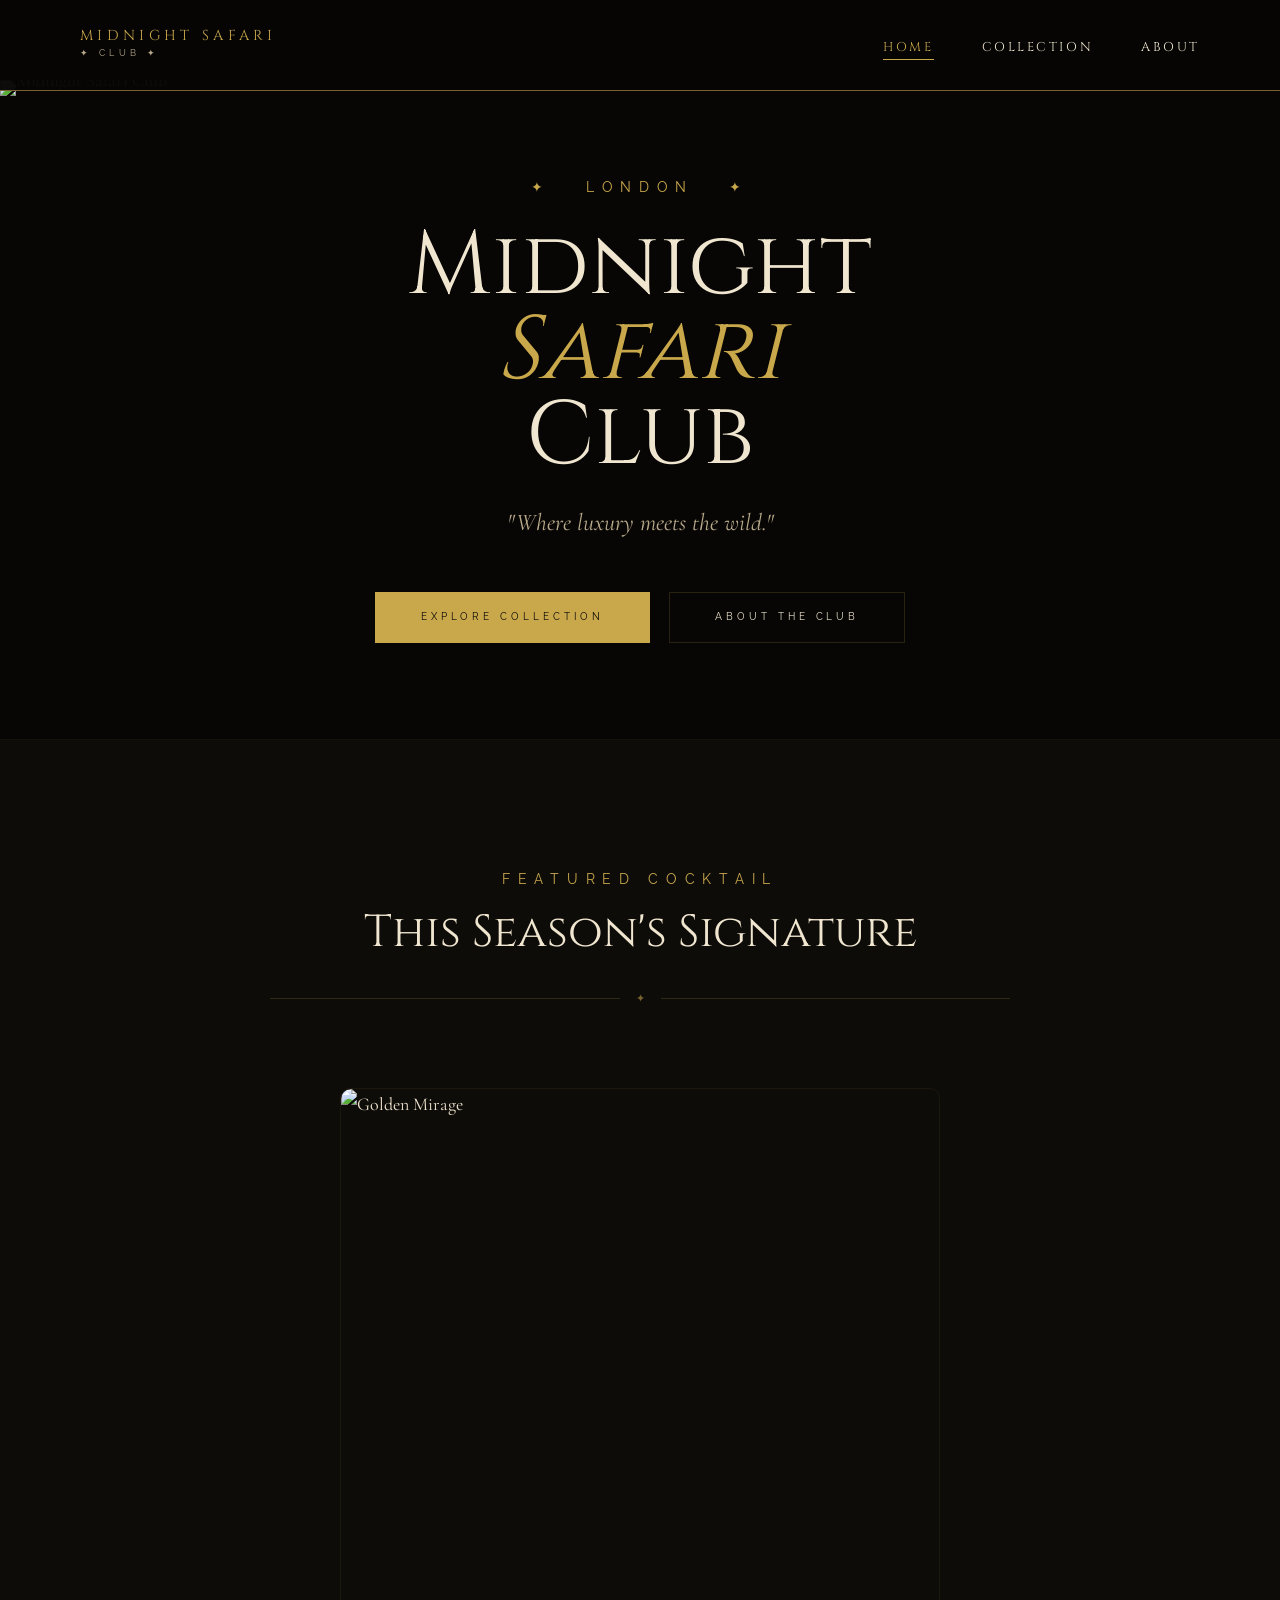
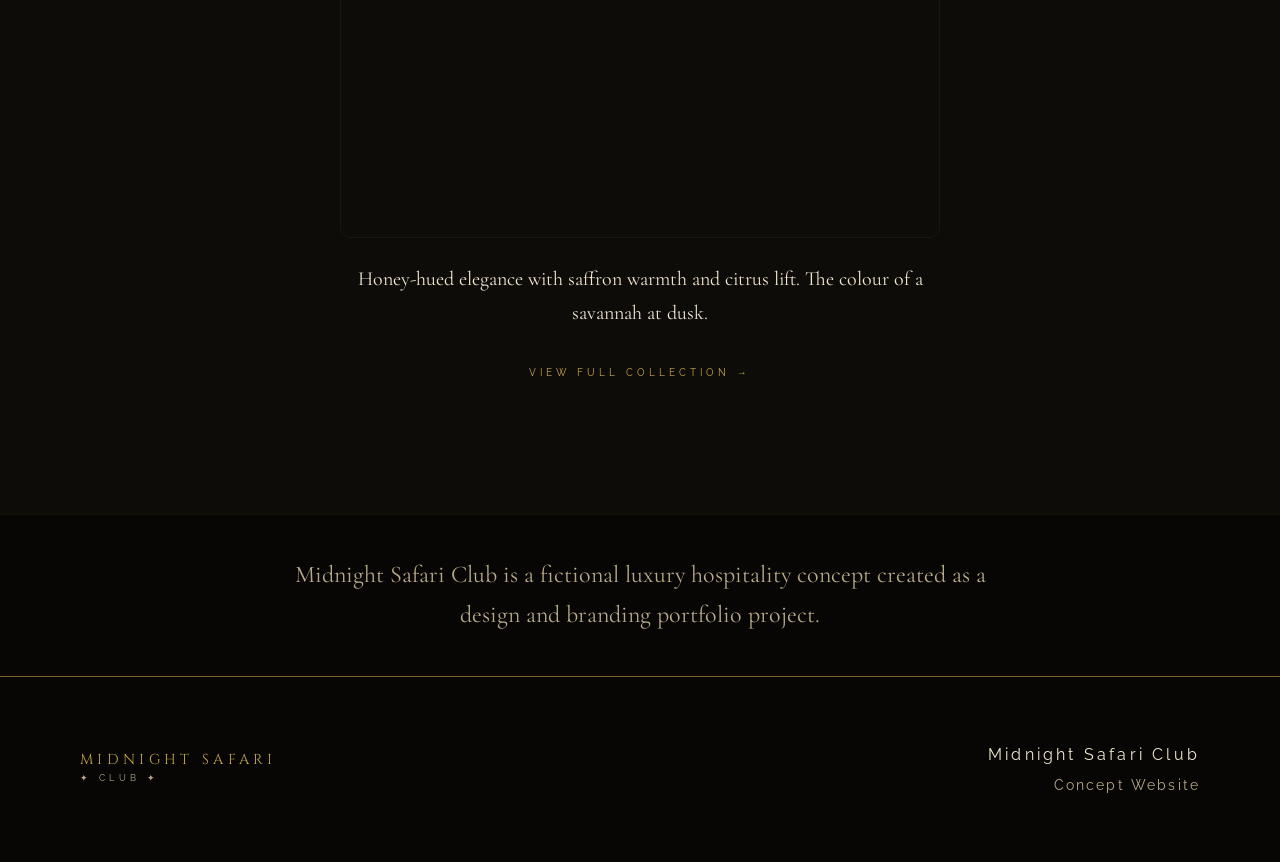
==== index.html @ 4eaa6256 "Add files via upload" ====
<!DOCTYPE html>
<html lang="en">
<head>
  <meta charset="UTF-8">
  <meta name="viewport" content="width=device-width, initial-scale=1.0">
  <title>Midnight Safari Club — London</title>
  <link rel="stylesheet" href="styles.css">
</head>
<body>

<nav id="main-nav">
  <a href="index.html" class="nav-logo">
    <span class="nav-logo-main">MIDNIGHT SAFARI</span>
    <span class="nav-logo-sub">&#10022; Club &#10022;</span>
  </a>
  <ul class="nav-links">
    <li><a href="index.html" class="active">Home</a></li>
    <li><a href="collection.html">Collection</a></li>
    <li><a href="about.html">About</a></li>
  </ul>
  <button class="nav-hamburger" id="hamburger" aria-label="Open menu">
    <span></span><span></span><span></span>
  </button>
</nav>

<div class="nav-mobile" id="nav-mobile">
  <a href="index.html" class="active">Home</a>
  <div class="nav-mobile-rule"></div>
  <a href="collection.html">Collection</a>
  <div class="nav-mobile-rule"></div>
  <a href="about.html">About</a>
</div>

<!-- HERO IMAGE -->
<div class="hero-image">
  <img src="assets/lounge-hero.png" alt="Midnight Safari Club">
</div>

<!-- HERO TEXT -->
<div class="hero-content">
  <p class="hero-eyebrow">&#10022; &nbsp; London &nbsp; &#10022;</p>
  <h1 class="hero-title">Midnight<br><em>Safari</em>Club</h1>
  <p class="hero-tagline">"Where luxury meets the wild."</p>
  <div class="hero-buttons">
    <a href="collection.html" class="btn-primary">Explore Collection</a>
    <a href="about.html" class="btn-outline">About The Club</a>
  </div>
</div>

<!-- FEATURED COCKTAIL — GOLDEN MIRAGE ONLY -->
<div class="home-featured">
  <div class="inner">
    <div class="home-featured-header">
      <span class="label">Featured Cocktail</span>
      <h2 class="section-title">This Season's Signature</h2>
      <div class="gold-rule">&#10022;</div>
    </div>
    <div class="home-single-card">
      <div class="card-img-wrap">
        <img src="assets/golden-mirage.png" alt="Golden Mirage">
      </div>
    </div>
    <div class="home-single-below">
      <p class="home-single-desc-below">Honey-hued elegance with saffron warmth and citrus lift. The colour of a savannah at dusk.</p>
      <a href="collection.html" class="home-card-link">View Full Collection &#8594;</a>
    </div>
  </div>
</div>

<!-- PORTFOLIO NOTE -->
<div class="page-portfolio-note">
  <p>Midnight Safari Club is a fictional luxury hospitality concept created as a design and branding portfolio project.</p>
</div>

<!-- FOOTER -->
<footer>
  <a href="index.html" class="nav-logo">
    <span class="nav-logo-main">MIDNIGHT SAFARI</span>
    <span class="nav-logo-sub">&#10022; Club &#10022;</span>
  </a>
  <ul class="footer-links">
    <li><a href="index.html">Home</a></li>
    <li><a href="collection.html">Collection</a></li>
    <li><a href="about.html">About</a></li>
  </ul>
  <div class="footer-right">
    <p class="footer-copy">Midnight Safari Club</p>
    <p class="footer-sub">Concept Website</p>
  </div>
</footer>

<!-- MODAL -->
<div class="modal-overlay" id="modal-overlay" onclick="closeModalOutside(event)">
  <div class="modal">
    <div class="modal-image"><img id="modal-img" src="" alt=""></div>
    <div class="modal-body">
      <button class="modal-close" onclick="closeModal()">&#10005;</button>
      <h2 class="modal-name" id="modal-name"></h2>
      <p class="modal-desc" id="modal-desc"></p>
      <div><span class="modal-field-label">Ingredients</span><ul class="modal-ingredients" id="modal-ingredients"></ul></div>
      <div><span class="modal-field-label">Tasting Notes</span><p class="modal-text" id="modal-tasting"></p></div>
      <div><span class="modal-field-label">Suggested Pairing</span><p class="modal-pairing" id="modal-pairing"></p></div>
    </div>
  </div>
</div>

<script src="cocktails.js"></script>
<script src="nav.js"></script>
</body>
</html>
---- styles.css ----
/* ============================================
   MIDNIGHT SAFARI CLUB — styles.css — v4
   ============================================ */

@import url('https://fonts.googleapis.com/css2?family=Cormorant+Garamond:ital,wght@0,300;0,400;0,600;1,300;1,400&family=Cinzel:wght@400;600&family=Raleway:wght@300;400;500&display=swap');

:root {
  --black:       #070604;
  --deep:        #0e0c09;
  --surface:     #141108;
  --surface2:    #1a1610;
  --gold:        #c9a84c;
  --gold-light:  #e2c97e;
  --gold-dim:    #7a6230;
  --cream:       #f0e6d0;
  --cream-dim:   #b8a98a;
  --border:      rgba(201,168,76,0.18);
  --border-soft: rgba(201,168,76,0.07);

  --font-display: 'Cinzel', serif;
  --font-body:    'Cormorant Garamond', serif;
  --font-ui:      'Raleway', sans-serif;
}

*, *::before, *::after { box-sizing: border-box; margin: 0; padding: 0; }
html { scroll-behavior: smooth; }

body {
  background: var(--black);
  color: var(--cream);
  font-family: var(--font-body);
  font-size: 18px;
  line-height: 1.7;
  overflow-x: hidden;
}

::-webkit-scrollbar { width: 4px; }
::-webkit-scrollbar-track { background: var(--black); }
::-webkit-scrollbar-thumb { background: var(--gold-dim); border-radius: 2px; }

/* ═══════════════════════════════
   NAVIGATION
═══════════════════════════════ */
nav {
  position: fixed;
  top: 0; left: 0; right: 0;
  z-index: 100;
  padding: 1.8rem 5rem;
  display: flex;
  align-items: center;
  justify-content: space-between;
  background: rgba(7,6,4,0.97);
  border-bottom: 1px solid var(--border-soft);
}

nav.scrolled {
  background: rgba(7,6,4,0.97);
  border-bottom-color: var(--border-soft);
}

nav.solid {
  background: rgba(7,6,4,0.97);
  border-bottom-color: var(--border-soft);
}

.nav-logo {
  text-decoration: none;
  display: flex;
  flex-direction: column;
  gap: 0.2rem;
  z-index: 110;
}

.nav-logo-main {
  font-family: var(--font-display);
  font-size: 0.9rem;
  letter-spacing: 0.3em;
  color: var(--gold);
  line-height: 1;
}

.nav-logo-sub {
  font-family: var(--font-ui);
  font-size: 0.55rem;
  letter-spacing: 0.5em;
  color: var(--cream-dim);
  text-transform: uppercase;
}

.nav-links {
  display: flex;
  gap: 3rem;
  list-style: none;
}

.nav-links a {
  font-family: var(--font-ui);
  font-size: 0.65rem;
  letter-spacing: 0.35em;
  text-transform: uppercase;
  color: var(--cream-dim);
  text-decoration: none;
  transition: color 0.3s;
  position: relative;
  padding-bottom: 4px;
}

.nav-links a::after {
  content: '';
  position: absolute;
  bottom: 0; left: 0; right: 0;
  height: 1px;
  background: var(--gold);
  transform: scaleX(0);
  transform-origin: left;
  transition: transform 0.3s;
}

.nav-links a:hover,
.nav-links a.active { color: var(--gold-light); }
.nav-links a:hover::after,
.nav-links a.active::after { transform: scaleX(1); }

/* Hamburger */
.nav-hamburger {
  display: none;
  flex-direction: column;
  justify-content: center;
  gap: 5px;
  background: none;
  border: none;
  cursor: pointer;
  padding: 8px;
  z-index: 110;
}

.nav-hamburger span {
  display: block;
  width: 24px;
  height: 1px;
  background: var(--gold);
  transition: all 0.3s;
  transform-origin: center;
}

.nav-hamburger.open span:nth-child(1) { transform: translateY(6px) rotate(45deg); }
.nav-hamburger.open span:nth-child(2) { opacity: 0; transform: scaleX(0); }
.nav-hamburger.open span:nth-child(3) { transform: translateY(-6px) rotate(-45deg); }

/* Mobile menu overlay */
.nav-mobile {
  position: fixed;
  top: 0; left: 0; right: 0; bottom: 0;
  z-index: 105;
  background: rgba(7,6,4,0.98);
  display: flex;
  flex-direction: column;
  align-items: center;
  justify-content: center;
  gap: 2.5rem;
  opacity: 0;
  pointer-events: none;
  transition: opacity 0.4s;
}

.nav-mobile.open {
  opacity: 1;
  pointer-events: all;
}

.nav-mobile a {
  font-family: var(--font-display);
  font-size: 2rem;
  letter-spacing: 0.2em;
  color: var(--cream-dim);
  text-decoration: none;
  transition: color 0.3s;
}

.nav-mobile a:hover,
.nav-mobile a.active { color: var(--gold); }

.nav-mobile-rule {
  width: 40px;
  height: 1px;
  background: var(--border);
}

/* ═══════════════════════════════
   SHARED COMPONENTS
═══════════════════════════════ */
.label {
  font-family: var(--font-ui);
  font-size: 0.58rem;
  letter-spacing: 0.55em;
  text-transform: uppercase;
  color: var(--gold);
  display: block;
  margin-bottom: 1rem;
}

.section-title {
  font-family: var(--font-display);
  font-size: clamp(2rem, 3.5vw, 3rem);
  font-weight: 400;
  color: var(--cream);
  line-height: 1.1;
}

.gold-rule {
  display: flex;
  align-items: center;
  gap: 1rem;
  margin: 2rem 0 3rem;
  color: var(--gold-dim);
  font-size: 0.7rem;
}

.gold-rule::before,
.gold-rule::after {
  content: '';
  flex: 1;
  height: 1px;
  background: var(--border);
}

.btn-primary {
  display: inline-block;
  font-family: var(--font-ui);
  font-size: 0.62rem;
  letter-spacing: 0.4em;
  text-transform: uppercase;
  color: var(--black);
  background: var(--gold);
  padding: 1rem 2.8rem;
  text-decoration: none;
  border: 1px solid var(--gold);
  transition: all 0.35s;
}

.btn-primary:hover {
  background: transparent;
  color: var(--gold);
}

.btn-outline {
  display: inline-block;
  font-family: var(--font-ui);
  font-size: 0.62rem;
  letter-spacing: 0.4em;
  text-transform: uppercase;
  color: var(--cream-dim);
  background: transparent;
  padding: 1rem 2.8rem;
  text-decoration: none;
  border: 1px solid var(--border);
  transition: all 0.35s;
}

.btn-outline:hover {
  border-color: var(--gold);
  color: var(--gold);
}

/* ═══════════════════════════════
   PAGE HERO (collection + about)
═══════════════════════════════ */
.page-hero {
  padding: 12rem 5rem 6rem;
  background: var(--deep);
  border-bottom: 1px solid var(--border-soft);
  text-align: center;
}

.page-hero .section-title {
  font-size: clamp(2.5rem, 5vw, 4.5rem);
  margin-bottom: 0.5rem;
}

.page-hero p {
  font-style: italic;
  color: var(--cream-dim);
  font-size: 1.15rem;
  max-width: 500px;
  margin: 1.5rem auto 0;
}

/* ═══════════════════════════════
   INDEX.HTML — HOME
═══════════════════════════════ */

/* Nav always solid on all pages */
nav {
  background: rgba(7,6,4,0.97);
  border-bottom-color: var(--border-soft);
}

/* Hero — stacked layout: image on top, text below */
.hero {
  display: flex;
  flex-direction: column;
  padding-top: 0;
}

.hero-image {
  width: 100%;
  display: block;
  line-height: 0;
  margin-top: 80px; /* height of nav bar */
}

.hero-image img {
  width: 100%;
  height: auto;
  display: block;
  max-height: 85vh;
  object-fit: cover;
  object-position: center top;
}

.hero-content {
  background: var(--black);
  padding: 5rem 5rem 6rem;
  text-align: center;
  border-bottom: 1px solid var(--border-soft);
}

.hero-eyebrow {
  font-family: var(--font-ui);
  font-size: 0.6rem;
  letter-spacing: 0.55em;
  text-transform: uppercase;
  color: var(--gold);
  margin-bottom: 1.5rem;
  opacity: 0;
  animation: fadeUp 1s 0.3s forwards;
}

.hero-title {
  font-family: var(--font-display);
  font-size: clamp(3rem, 7vw, 6rem);
  font-weight: 400;
  line-height: 0.95;
  color: var(--cream);
  margin-bottom: 1.5rem;
  opacity: 0;
  animation: fadeUp 1s 0.5s forwards;
}

.hero-title em {
  color: var(--gold);
  font-style: italic;
  display: block;
}

.hero-tagline {
  font-size: 1.2rem;
  font-style: italic;
  color: var(--cream-dim);
  margin-bottom: 3rem;
  opacity: 0;
  animation: fadeUp 1s 0.7s forwards;
}

.hero-buttons {
  display: flex;
  gap: 1.2rem;
  flex-wrap: wrap;
  justify-content: center;
  opacity: 0;
  animation: fadeUp 1s 0.9s forwards;
}

.hero-scroll-hidden {
  display: none;
  bottom: 2.5rem;
  right: 5rem;
  z-index: 2;
  display: flex;
  flex-direction: column;
  align-items: center;
  gap: 0.5rem;
  font-family: var(--font-ui);
  font-size: 0.55rem;
  letter-spacing: 0.4em;
  text-transform: uppercase;
  color: var(--gold-dim);
}

.hero-scroll::after {
  content: '';
  width: 1px;
  height: 50px;
  background: linear-gradient(to bottom, var(--gold-dim), transparent);
  animation: scrollLine 2s ease-in-out infinite;
}

/* Brand intro */
.brand-intro {
  padding: 8rem 5rem;
  max-width: 1400px;
  margin: 0 auto;
  display: grid;
  grid-template-columns: 1fr 1fr;
  gap: 8rem;
  align-items: center;
}

.brand-intro-text .lead {
  font-size: 1.3rem;
  font-style: italic;
  color: var(--cream);
  line-height: 1.75;
  margin-bottom: 1.5rem;
}

.brand-intro-text p {
  font-size: 1.05rem;
  color: var(--cream-dim);
  line-height: 1.9;
}

.brand-stats {
  display: grid;
  grid-template-columns: 1fr 1fr;
  gap: 2px;
}

.stat {
  background: var(--surface);
  padding: 2.5rem 2rem;
  border: 1px solid var(--border-soft);
  transition: border-color 0.3s;
}

.stat:hover { border-color: var(--gold-dim); }

.stat-number {
  font-family: var(--font-display);
  font-size: 2.5rem;
  color: var(--gold);
  line-height: 1;
  margin-bottom: 0.5rem;
}

.stat-label {
  font-family: var(--font-ui);
  font-size: 0.6rem;
  letter-spacing: 0.3em;
  text-transform: uppercase;
  color: var(--cream-dim);
}

/* Home featured cocktails */
.home-featured {
  background: var(--deep);
  padding: 8rem 0;
}

.home-featured .inner {
  max-width: 1400px;
  margin: 0 auto;
  padding: 0 5rem;
}

.home-featured-header {
  text-align: center;
  margin-bottom: 5rem;
}

.home-featured-grid {
  display: grid;
  grid-template-columns: repeat(3, 1fr);
  gap: 2px;
}

.home-card {
  position: relative;
  overflow: hidden;
  aspect-ratio: 3/4;
  cursor: pointer;
}

.home-card img {
  width: 100%;
  height: 100%;
  object-fit: cover;
  transition: transform 0.7s cubic-bezier(0.25,0.46,0.45,0.94);
}

.home-card:hover img { transform: scale(1.05); }

.home-card-overlay {
  position: absolute;
  inset: 0;
  background: linear-gradient(to top, rgba(7,6,4,0.92) 0%, rgba(7,6,4,0.1) 50%, transparent 100%);
  display: flex;
  flex-direction: column;
  justify-content: flex-end;
  padding: 2.5rem;
  transition: background 0.4s;
}

.home-card:hover .home-card-overlay {
  background: linear-gradient(to top, rgba(7,6,4,0.96) 0%, rgba(7,6,4,0.3) 60%, transparent 100%);
}

.home-card-name {
  font-family: var(--font-display);
  font-size: 1.7rem;
  font-weight: 400;
  color: var(--cream);
  line-height: 1.1;
  margin-bottom: 0.5rem;
}

.home-card-desc {
  font-size: 0.95rem;
  font-style: italic;
  color: var(--cream-dim);
  opacity: 0;
  transform: translateY(8px);
  transition: all 0.4s;
}

.home-card:hover .home-card-desc {
  opacity: 1;
  transform: translateY(0);
}

.home-card-link {
  display: inline-block;
  margin-top: 1rem;
  font-family: var(--font-ui);
  font-size: 0.58rem;
  letter-spacing: 0.4em;
  text-transform: uppercase;
  color: var(--gold);
  text-decoration: none;
  opacity: 0;
  transform: translateY(8px);
  transition: all 0.4s 0.05s;
}

.home-card:hover .home-card-link {
  opacity: 1;
  transform: translateY(0);
}

.home-featured-cta {
  text-align: center;
  margin-top: 4.5rem;
}

/* Club experience */
.club-experience {
  padding: 8rem 5rem;
  max-width: 1400px;
  margin: 0 auto;
}

.club-experience-header {
  text-align: center;
  margin-bottom: 4rem;
}

.experience-grid {
  display: grid;
  grid-template-columns: repeat(2, 1fr);
  gap: 2px;
}

.experience-item {
  background: var(--surface);
  padding: 3rem;
  border: 1px solid var(--border-soft);
  transition: border-color 0.3s, background 0.3s;
}

.experience-item:hover {
  border-color: var(--gold-dim);
  background: var(--surface2);
}

.experience-icon {
  font-size: 1.2rem;
  color: var(--gold-dim);
  margin-bottom: 1.2rem;
}

.experience-title {
  font-family: var(--font-display);
  font-size: 1.3rem;
  color: var(--gold-light);
  margin-bottom: 0.8rem;
}

.experience-desc {
  font-size: 0.95rem;
  color: var(--cream-dim);
  line-height: 1.75;
}

/* Home CTA */
.home-cta {
  background: var(--deep);
  padding: 8rem 5rem;
  text-align: center;
  border-top: 1px solid var(--border-soft);
}

.home-cta .section-title {
  font-size: clamp(2rem, 4vw, 3.5rem);
  margin-bottom: 1rem;
}

.home-cta p {
  font-style: italic;
  color: var(--cream-dim);
  font-size: 1.1rem;
  margin-bottom: 3rem;
  max-width: 500px;
  margin-left: auto;
  margin-right: auto;
}

/* ═══════════════════════════════
   COLLECTION.HTML
═══════════════════════════════ */
.collection-section {
  padding: 6rem 5rem 8rem;
  max-width: 1400px;
  margin: 0 auto;
}

.collection-grid {
  display: grid;
  grid-template-columns: repeat(3, 1fr);
  gap: 1.5rem;
}

.cocktail-card {
  position: relative;
  overflow: hidden;
  aspect-ratio: 3/4;
  cursor: pointer;
  border: 1px solid var(--border-soft);
  transition: border-color 0.35s;
}

.cocktail-card:hover { border-color: var(--gold-dim); }

.cocktail-card img {
  width: 100%;
  height: 100%;
  object-fit: cover;
  transition: transform 0.65s cubic-bezier(0.25,0.46,0.45,0.94);
}

.cocktail-card:hover img { transform: scale(1.04); }

.cocktail-card-overlay {
  position: absolute;
  inset: 0;
  background: linear-gradient(to top, rgba(7,6,4,0.9) 0%, rgba(7,6,4,0.05) 45%, transparent 100%);
  display: flex;
  flex-direction: column;
  justify-content: flex-end;
  padding: 2rem;
  transition: background 0.4s;
}

.cocktail-card:hover .cocktail-card-overlay {
  background: linear-gradient(to top, rgba(7,6,4,0.95) 0%, rgba(7,6,4,0.2) 55%, transparent 100%);
}

.cocktail-card-name {
  font-family: var(--font-display);
  font-size: 1.5rem;
  font-weight: 400;
  color: var(--cream);
  line-height: 1.1;
  margin-bottom: 0.3rem;
}

.cocktail-card-desc {
  font-size: 0.88rem;
  font-style: italic;
  color: var(--cream-dim);
  opacity: 0;
  transform: translateY(6px);
  transition: all 0.35s;
}

.cocktail-card:hover .cocktail-card-desc {
  opacity: 1;
  transform: translateY(0);
}

.view-hint {
  position: absolute;
  top: 50%;
  left: 50%;
  transform: translate(-50%, -35%);
  opacity: 0;
  transition: all 0.3s 0.08s;
  font-family: var(--font-ui);
  font-size: 0.58rem;
  letter-spacing: 0.4em;
  text-transform: uppercase;
  color: var(--gold);
  border: 1px solid var(--gold-dim);
  padding: 0.65rem 1.4rem;
  white-space: nowrap;
  background: rgba(7,6,4,0.6);
}

.cocktail-card:hover .view-hint {
  opacity: 1;
  transform: translate(-50%, -50%);
}

/* ═══════════════════════════════
   ABOUT.HTML
═══════════════════════════════ */
.about-section {
  display: grid;
  grid-template-columns: 1fr 1fr;
  min-height: 70vh;
}

.about-section.reverse { direction: rtl; }
.about-section.reverse > * { direction: ltr; }

.about-section-image {
  position: relative;
  overflow: hidden;
}

.about-section-image img {
  width: 100%;
  height: 100%;
  object-fit: cover;
  transition: transform 0.8s ease;
}

.about-section:hover .about-section-image img { transform: scale(1.03); }

.about-section-content {
  background: var(--deep);
  padding: 6rem 5rem;
  display: flex;
  flex-direction: column;
  justify-content: center;
  border: 1px solid var(--border-soft);
}

.about-section-content .lead {
  font-size: 1.2rem;
  font-style: italic;
  color: var(--cream);
  line-height: 1.75;
  margin-bottom: 1.5rem;
}

.about-section-content p {
  font-size: 1rem;
  color: var(--cream-dim);
  line-height: 1.9;
  margin-bottom: 1rem;
}

.design-philosophy {
  background: var(--surface);
  padding: 8rem 5rem;
  border-top: 1px solid var(--border-soft);
}

.design-philosophy .inner {
  max-width: 1100px;
  margin: 0 auto;
}

.design-philosophy .header {
  text-align: center;
  margin-bottom: 5rem;
}

.philosophy-grid {
  display: grid;
  grid-template-columns: repeat(5, 1fr);
  gap: 2px;
}

.philosophy-item {
  background: var(--deep);
  padding: 2.5rem 1.8rem;
  border: 1px solid var(--border-soft);
  text-align: center;
  transition: border-color 0.3s;
}

.philosophy-item:hover { border-color: var(--gold-dim); }

.philosophy-symbol {
  font-size: 1.4rem;
  color: var(--gold-dim);
  margin-bottom: 1rem;
}

.philosophy-name {
  font-family: var(--font-display);
  font-size: 1rem;
  color: var(--gold-light);
  margin-bottom: 0.5rem;
}

.philosophy-desc {
  font-size: 0.85rem;
  color: var(--cream-dim);
  line-height: 1.6;
}

.portfolio-note {
  padding: 5rem;
  border-top: 1px solid var(--border-soft);
  text-align: center;
  background: var(--black);
}

.portfolio-note .inner {
  max-width: 600px;
  margin: 0 auto;
}

.portfolio-note p {
  font-size: 0.95rem;
  color: var(--cream-dim);
  line-height: 1.85;
  font-style: italic;
}

.note-label {
  font-family: var(--font-ui);
  font-size: 0.58rem;
  letter-spacing: 0.4em;
  text-transform: uppercase;
  color: var(--gold-dim);
  margin-bottom: 1.2rem;
  display: block;
}

/* ═══════════════════════════════
   MODAL
═══════════════════════════════ */
.modal-overlay {
  position: fixed;
  inset: 0;
  z-index: 200;
  background: rgba(7,6,4,0.97);
  display: flex;
  align-items: center;
  justify-content: center;
  opacity: 0;
  pointer-events: none;
  transition: opacity 0.4s;
  padding: 2rem;
}

.modal-overlay.active {
  opacity: 1;
  pointer-events: all;
}

.modal {
  display: grid;
  grid-template-columns: 1fr 1.15fr;
  max-width: 1000px;
  width: 100%;
  max-height: 90vh;
  background: var(--surface);
  border: 1px solid var(--border);
  overflow: hidden;
  transform: translateY(24px) scale(0.98);
  transition: transform 0.4s cubic-bezier(0.25,0.46,0.45,0.94);
}

.modal-overlay.active .modal { transform: translateY(0) scale(1); }

.modal-image { overflow: hidden; }

.modal-image img {
  width: 100%;
  height: 100%;
  object-fit: cover;
}

.modal-body {
  padding: 3.5rem;
  overflow-y: auto;
  display: flex;
  flex-direction: column;
  gap: 1.8rem;
  position: relative;
}

.modal-close {
  position: absolute;
  top: 1.5rem; right: 1.5rem;
  background: none;
  border: 1px solid var(--border-soft);
  color: var(--cream-dim);
  width: 36px; height: 36px;
  cursor: pointer;
  font-size: 0.9rem;
  display: flex;
  align-items: center;
  justify-content: center;
  transition: all 0.3s;
  font-family: var(--font-ui);
}

.modal-close:hover { border-color: var(--gold); color: var(--gold); }

.modal-name {
  font-family: var(--font-display);
  font-size: 2.3rem;
  font-weight: 400;
  color: var(--cream);
  line-height: 1.05;
  padding-right: 2.5rem;
}

.modal-desc {
  font-style: italic;
  color: var(--cream-dim);
  font-size: 1rem;
  line-height: 1.75;
  padding-bottom: 1.5rem;
  border-bottom: 1px solid var(--border-soft);
}

.modal-field-label {
  font-family: var(--font-ui);
  font-size: 0.56rem;
  letter-spacing: 0.45em;
  text-transform: uppercase;
  color: var(--gold);
  margin-bottom: 0.8rem;
  display: block;
}

.modal-ingredients {
  list-style: none;
  display: flex;
  flex-direction: column;
  gap: 0.45rem;
}

.modal-ingredients li {
  font-size: 0.95rem;
  color: var(--cream-dim);
  padding-left: 1.2rem;
  position: relative;
}

.modal-ingredients li::before {
  content: '—';
  position: absolute;
  left: 0;
  color: var(--gold-dim);
}

.modal-text {
  font-size: 0.95rem;
  color: var(--cream-dim);
  line-height: 1.8;
}

.modal-pairing {
  font-style: italic;
  color: var(--gold-light);
  font-size: 0.98rem;
  line-height: 1.7;
}

/* ═══════════════════════════════
   FOOTER
═══════════════════════════════ */
footer {
  background: var(--black);
  border-top: 1px solid var(--border-soft);
  padding: 4rem 5rem;
  display: grid;
  grid-template-columns: 1fr auto 1fr;
  align-items: center;
  gap: 3rem;
}

.footer-links {
  display: flex;
  gap: 2.5rem;
  list-style: none;
  justify-content: center;
}

.footer-links a {
  font-family: var(--font-ui);
  font-size: 0.6rem;
  letter-spacing: 0.35em;
  text-transform: uppercase;
  color: var(--cream-dim);
  text-decoration: none;
  transition: color 0.3s;
}

.footer-links a:hover { color: var(--gold); }

.footer-right { text-align: right; }

.footer-copy {
  font-family: var(--font-ui);
  font-size: 0.6rem;
  letter-spacing: 0.15em;
  color: var(--gold-dim);
}

.footer-sub {
  font-family: var(--font-ui);
  font-size: 0.55rem;
  letter-spacing: 0.1em;
  color: rgba(184,169,138,0.35);
  margin-top: 0.3rem;
}

/* ═══════════════════════════════
   ANIMATIONS
═══════════════════════════════ */
@keyframes fadeUp {
  from { opacity: 0; transform: translateY(20px); }
  to   { opacity: 1; transform: translateY(0); }
}

@keyframes slowZoom {
  from { transform: scale(1.04); }
  to   { transform: scale(1); }
}

@keyframes scrollLine {
  0%, 100% { opacity: 0.3; }
  50%       { opacity: 1; }
}

/* ═══════════════════════════════
   RESPONSIVE
═══════════════════════════════ */
@media (max-width: 1024px) {
  nav { padding: 1.5rem 2.5rem; }
  .hero-content { padding: 0 2.5rem 6rem; }
  .brand-intro { padding: 6rem 2.5rem; gap: 4rem; }
  .home-featured .inner { padding: 0 2.5rem; }
  .club-experience { padding: 6rem 2.5rem; }
  .home-cta { padding: 6rem 2.5rem; }
  .collection-section { padding: 4rem 2.5rem 6rem; }
  .about-section-content { padding: 4rem 3rem; }
  .design-philosophy { padding: 6rem 2.5rem; }
  .portfolio-note { padding: 4rem 2.5rem; }
  footer { padding: 3rem 2.5rem; }
  .page-hero { padding: 10rem 2.5rem 5rem; }
}

@media (max-width: 768px) {
  /* Show hamburger, hide desktop links */
  .nav-links { display: none; }
  .nav-hamburger { display: flex; }
  nav { padding: 1.5rem 1.5rem; }

  /* Hero */
  .hero { align-items: flex-end; }
  .hero-content { padding: 0 1.5rem 5rem; max-width: 100%; }
  .hero-title { font-size: clamp(2.8rem, 10vw, 4.5rem); }
  .hero-scroll { display: none; }
  .hero-buttons { flex-direction: column; align-items: flex-start; gap: 1rem; }

  /* Brand intro */
  .brand-intro { grid-template-columns: 1fr; gap: 3rem; padding: 5rem 1.5rem; }
  .brand-stats { grid-template-columns: 1fr 1fr; }

  /* Featured */
  .home-featured .inner { padding: 0 1.5rem; }
  .home-featured-grid { grid-template-columns: 1fr 1fr; }

  /* Experience */
  .club-experience { padding: 5rem 1.5rem; }
  .experience-grid { grid-template-columns: 1fr; }

  /* CTA */
  .home-cta { padding: 5rem 1.5rem; }

  /* Collection */
  .collection-section { padding: 3rem 1.5rem 5rem; }
  .collection-grid { grid-template-columns: 1fr 1fr; }

  /* About */
  .about-section,
  .about-section.reverse {
    grid-template-columns: 1fr;
    direction: ltr;
    min-height: auto;
  }
  .about-section-image { height: 320px; }
  .about-section-content { padding: 3rem 1.5rem; }
  .design-philosophy { padding: 5rem 1.5rem; }
  .philosophy-grid { grid-template-columns: 1fr 1fr; }
  .portfolio-note { padding: 3rem 1.5rem; }

  /* Modal */
  .modal { grid-template-columns: 1fr; max-height: 95vh; }
  .modal-image { height: 260px; }
  .modal-body { padding: 2rem 1.5rem; }

  /* Footer */
  footer { grid-template-columns: 1fr; text-align: center; padding: 3rem 1.5rem; }
  .footer-right { text-align: center; }
  .footer-links { justify-content: center; }

  /* Page hero */
  .page-hero { padding: 9rem 1.5rem 4rem; }
}

@media (max-width: 480px) {
  .home-featured-grid { grid-template-columns: 1fr; }
  .collection-grid { grid-template-columns: 1fr; }
  .brand-stats { grid-template-columns: 1fr; }
  .philosophy-grid { grid-template-columns: 1fr 1fr; }
}

/* ═══════════════════════════════
   V5 ADDITIONS & FIXES
═══════════════════════════════ */

/* Fix hero top — removed, nav is now always solid */

/* Mobile hero responsive */
@media (max-width: 768px) {
  .hero-image { margin-top: 70px; }
  .hero-image img { max-height: 55vw; min-height: 200px; }
  .hero-content { padding: 3rem 1.5rem 4rem; }
  .hero-title { font-size: clamp(2.5rem, 9vw, 4rem); }
  .hero-buttons { justify-content: flex-start; }
}

/* Single featured cocktail card */
.home-single-card {
  position: relative;
  overflow: hidden;
  cursor: pointer;
  max-width: 600px;
  margin: 0 auto;
  aspect-ratio: 4/5;
  border: 1px solid var(--border-soft);
  transition: border-color 0.35s;
}

.home-single-card:hover { border-color: var(--gold-dim); }

.home-single-card img {
  width: 100%;
  height: 100%;
  object-fit: cover;
  transition: transform 0.7s cubic-bezier(0.25,0.46,0.45,0.94);
}

.home-single-card:hover img { transform: scale(1.04); }

.home-single-overlay {
  position: absolute;
  inset: 0;
  background: linear-gradient(to top, rgba(7,6,4,0.95) 0%, rgba(7,6,4,0.1) 50%, transparent 100%);
  display: flex;
  align-items: flex-end;
  padding: 3rem;
  transition: background 0.4s;
}

.home-single-card:hover .home-single-overlay {
  background: linear-gradient(to top, rgba(7,6,4,0.97) 0%, rgba(7,6,4,0.25) 60%, transparent 100%);
}

.home-single-name {
  font-family: var(--font-display);
  font-size: 2.2rem;
  font-weight: 400;
  color: var(--cream);
  line-height: 1.1;
  margin-bottom: 0.75rem;
}

.home-single-desc {
  font-style: italic;
  color: var(--cream-dim);
  font-size: 1rem;
  line-height: 1.7;
  margin-bottom: 1.2rem;
  opacity: 0;
  transform: translateY(8px);
  transition: all 0.4s;
}

.home-single-card:hover .home-single-desc {
  opacity: 1;
  transform: translateY(0);
}

/* Home lounge section */
.home-lounge {
  display: grid;
  grid-template-columns: 1fr 1fr;
  min-height: 65vh;
  border-top: 1px solid var(--border-soft);
}

.home-lounge-image {
  overflow: hidden;
  position: relative;
}

.home-lounge-image img {
  width: 100%;
  height: 100%;
  object-fit: cover;
  transition: transform 0.8s ease;
}

.home-lounge:hover .home-lounge-image img { transform: scale(1.03); }

.home-lounge-text {
  background: var(--deep);
  padding: 6rem 5rem;
  display: flex;
  flex-direction: column;
  justify-content: center;
  border-left: 1px solid var(--border-soft);
}

.home-lounge-text .lead {
  font-size: 1.25rem;
  font-style: italic;
  color: var(--cream);
  line-height: 1.75;
  margin-bottom: 1.5rem;
}

.home-lounge-text p {
  font-size: 1rem;
  color: var(--cream-dim);
  line-height: 1.9;
}

/* Home featured inner width */
.home-featured .inner {
  max-width: 900px;
}

/* Responsive — home lounge */
@media (max-width: 768px) {
  .home-lounge {
    grid-template-columns: 1fr;
    min-height: auto;
  }
  .home-lounge-image { height: 300px; }
  .home-lounge-text { padding: 3rem 1.5rem; border-left: none; border-top: 1px solid var(--border-soft); }

  .home-single-card { max-width: 100%; aspect-ratio: 3/4; }
  .home-single-overlay { padding: 2rem; }
  .home-single-name { font-size: 1.8rem; }
}

/* ═══════════════════════════════
   V7 — CARD CAPTION FIXES
═══════════════════════════════ */

/* Collection cards — clean image, no overlay, caption below */
.cocktail-card {
  border: none;
  cursor: pointer;
  overflow: visible;
  aspect-ratio: unset;
  display: flex;
  flex-direction: column;
}

.cocktail-card img {
  width: 100%;
  aspect-ratio: 3/4;
  object-fit: cover;
  display: block;
  filter: none;
  transition: transform 0.5s cubic-bezier(0.25,0.46,0.45,0.94);
  overflow: hidden;
}

.cocktail-card:hover img { transform: scale(1.03); }

/* Remove old overlay entirely on collection cards */
.cocktail-card .cocktail-card-overlay { display: none; }
.cocktail-card .view-hint { display: none; }

/* Caption below card image */
.cocktail-card-caption {
  padding: 1.2rem 0.5rem 0.5rem;
  border-top: 1px solid var(--border-soft);
}

.cocktail-card-caption .cocktail-card-desc {
  font-family: var(--font-body);
  font-size: 1.25rem;
  font-style: italic;
  color: var(--cream-dim);
  line-height: 1.6;
  opacity: 1;
  transform: none;
}

/* Home single card — clean image only, no overlay */
.home-single-card {
  cursor: default;
  border: 1px solid var(--border-soft);
  overflow: hidden;
}

.home-single-card img {
  width: 100%;
  aspect-ratio: 4/5;
  object-fit: cover;
  display: block;
  transition: transform 0.6s ease;
}

.home-single-card:hover img { transform: scale(1.03); }

/* Text and link below home single card */
.home-single-below {
  max-width: 600px;
  margin: 1.5rem auto 0;
  text-align: center;
  padding: 0 1rem;
}

.home-single-desc-below {
  font-family: var(--font-body);
  font-size: 1.25rem;
  font-style: italic;
  color: var(--cream-dim);
  line-height: 1.7;
  margin-bottom: 1.2rem;
}

.home-card-link {
  font-family: var(--font-ui);
  font-size: 0.62rem;
  letter-spacing: 0.4em;
  text-transform: uppercase;
  color: var(--gold);
  text-decoration: none;
  opacity: 1;
  transform: none;
  transition: color 0.3s;
}

.home-card-link:hover { color: var(--gold-light); }

/* Responsive */
@media (max-width: 768px) {
  .cocktail-card-caption .cocktail-card-desc { font-size: 1.1rem; }
  .home-single-desc-below { font-size: 1.1rem; }
}

/* ═══════════════════════════════
   V8 — CARD SEPARATION & TEXT
═══════════════════════════════ */

/* Wider gap between collection cards */
.collection-grid {
  gap: 2.5rem;
}

/* Clear border around each card image */
.cocktail-card img {
  border: 1px solid var(--border);
  overflow: hidden;
}

/* Description text — not italic, brighter colour */
.cocktail-card-caption .cocktail-card-desc {
  font-style: normal;
  color: var(--cream);
}

/* Same fix for home single card description */
.home-single-desc-below {
  font-style: normal;
  color: var(--cream);
}

/* ═══════════════════════════════
   V9 — MOBILE SINGLE COLUMN
═══════════════════════════════ */
@media (max-width: 768px) {
  .collection-grid {
    grid-template-columns: 1fr;
    gap: 3rem;
  }
}

/* ═══════════════════════════════
   V10 — ROUNDED CORNERS & TOP EDGE FIX
═══════════════════════════════ */

/* Rounded corners on collection card images */
.cocktail-card {
  border-radius: 10px;
  overflow: hidden;
}

.cocktail-card img {
  border-radius: 10px;
  border: none;
  position: relative;
}

/* Dark gradient wrapper to fix light top edge */
.cocktail-card .card-img-wrap {
  position: relative;
  overflow: hidden;
  border-radius: 10px;
  line-height: 0;
}

.cocktail-card .card-img-wrap::after {
  content: '';
  position: absolute;
  top: 0; left: 0; right: 0;
  height: 80px;
  background: linear-gradient(to bottom, rgba(7,6,4,0.55) 0%, transparent 100%);
  pointer-events: none;
  border-radius: 10px 10px 0 0;
}

/* Same rounded corners for home single card */
.home-single-card {
  border-radius: 10px;
  overflow: hidden;
}

.home-single-card img {
  border-radius: 10px;
}

/* ═══════════════════════════════
   V12 — FOOTER & PORTFOLIO NOTE
═══════════════════════════════ */

/* Footer — logo left, copyright right, no nav links */
footer {
  grid-template-columns: 1fr 1fr;
}

.footer-links { display: none; }

/* Portfolio note — bottom of every page */
.page-portfolio-note {
  padding: 2.5rem 5rem;
  border-top: 1px solid var(--border-soft);
  background: var(--black);
  text-align: center;
}

.page-portfolio-note p {
  font-family: var(--font-body);
  font-size: 1.2rem;
  font-style: normal;
  color: var(--cream-dim);
  line-height: 1.7;
  max-width: 700px;
  margin: 0 auto;
}

@media (max-width: 768px) {
  footer { grid-template-columns: 1fr; }
  .page-portfolio-note { padding: 2rem 1.5rem; }
  .page-portfolio-note p { font-size: 1rem; }
}

/* ═══════════════════════════════
   V13 — COMPACT COLLECTION HERO
═══════════════════════════════ */
.collection-page-hero {
  padding: 5.5rem 5rem 2.5rem;
  text-align: center;
  background: var(--deep);
  border-bottom: 1px solid var(--border-soft);
}

.collection-page-hero .section-title {
  font-size: clamp(2.2rem, 4vw, 3.5rem);
  margin-bottom: 0.5rem;
}

.collection-page-hero p {
  font-style: italic;
  color: var(--cream-dim);
  font-size: 1rem;
  max-width: 500px;
  margin: 0.8rem auto 0;
}

.collection-page-hero .gold-rule {
  margin: 1.2rem 0 0;
}

@media (max-width: 768px) {
  .collection-page-hero { padding: 5rem 1.5rem 2rem; }
}

/* Tighter brand intro on collection page */
.collection-page .brand-intro {
  padding: 4rem 5rem;
}

.collection-section {
  padding-top: 3rem;
}

/* ═══════════════════════════════
   V16 — COLOUR & FONT SIZE FIXES
═══════════════════════════════ */

/* Nav links — full cream */
.nav-links a {
  color: var(--cream);
}

.nav-mobile a {
  color: var(--cream);
}

/* Outline button — full cream text */
.btn-outline {
  color: var(--cream);
}

/* Nav links — slightly larger */
.nav-links a {
  font-size: 0.75rem;
}

/* Section labels — slightly larger */
.label {
  font-size: 0.7rem;
}

/* Modal ingredients & tasting */
.modal-ingredients li,
.modal-text,
.modal-pairing {
  font-size: 1.05rem;
}

/* Footer copy */
.footer-copy,
.footer-sub {
  font-size: 0.75rem;
}

/* Experience & philosophy description */
.experience-desc,
.philosophy-desc,
.pillar-desc {
  font-size: 1.05rem;
}

/* About body text */
.about-section-content p {
  font-size: 1.1rem;
}

/* Portfolio note — slightly larger */
.page-portfolio-note p {
  font-size: 1.35rem;
}

/* ═══════════════════════════════
   V17 — FULL IMAGES ON MOBILE
═══════════════════════════════ */
@media (max-width: 768px) {
  .about-section-image {
    height: auto;
  }

  .about-section-image img {
    width: 100%;
    height: auto;
    object-fit: unset;
  }

  /* Also fix home lounge image */
  .home-lounge-image {
    height: auto;
  }

  .home-lounge-image img {
    width: 100%;
    height: auto;
    object-fit: unset;
  }
}

/* ═══════════════════════════════
   V20 — TYPOGRAPHY SCALE
═══════════════════════════════ */

/* Nav links */
.nav-links a {
  font-size: 0.94rem; /* ~15px */
}

/* Section labels */
.label {
  font-size: 0.75rem; /* ~12px */
}

/* Body text — about sections, experience, philosophy */
.about-section-content p,
.experience-desc,
.philosophy-desc,
.pillar-desc,
.brand-intro-text p {
  font-size: 1.25rem; /* ~20px desktop */
}

/* Lead paragraphs */
.about-section-content .lead,
.brand-intro-text .lead,
.home-lounge-text .lead {
  font-size: 1.375rem; /* ~22px desktop */
}

/* Card captions below cocktails */
.cocktail-card-caption .cocktail-card-desc,
.home-single-desc-below {
  font-size: 1.25rem; /* ~20px */
}

/* Modal body text */
.modal-ingredients li,
.modal-text {
  font-size: 1.19rem; /* ~19px */
}

.modal-pairing {
  font-size: 1.19rem;
}

.modal-desc {
  font-size: 1.19rem;
}

/* Portfolio note */
.page-portfolio-note p {
  font-size: 1.5rem; /* ~24px */
}

/* Footer */
.footer-copy,
.footer-sub {
  font-size: 0.875rem; /* ~14px */
}

/* Stat labels */
.stat-label {
  font-size: 0.75rem;
}

/* Collection page intro */
.collection-page-hero p {
  font-size: 1.19rem;
}

/* Page hero subtitle */
.page-hero p {
  font-size: 1.19rem;
}

/* Responsive — tablet */
@media (max-width: 1024px) and (min-width: 769px) {
  .about-section-content p,
  .experience-desc,
  .philosophy-desc,
  .brand-intro-text p { font-size: 1.19rem; } /* ~19px */

  .about-section-content .lead,
  .brand-intro-text .lead { font-size: 1.31rem; } /* ~21px */

  .cocktail-card-caption .cocktail-card-desc,
  .home-single-desc-below { font-size: 1.19rem; }

  .page-portfolio-note p { font-size: 1.375rem; } /* ~22px */
}

/* Responsive — mobile */
@media (max-width: 768px) {
  .nav-links a { font-size: 0.875rem; } /* ~14px */

  .about-section-content p,
  .experience-desc,
  .philosophy-desc,
  .brand-intro-text p { font-size: 1.125rem; } /* ~18px */

  .about-section-content .lead,
  .brand-intro-text .lead { font-size: 1.25rem; } /* ~20px */

  .cocktail-card-caption .cocktail-card-desc,
  .home-single-desc-below { font-size: 1.125rem; }

  .modal-ingredients li,
  .modal-text,
  .modal-pairing,
  .modal-desc { font-size: 1.0625rem; } /* ~17px */

  .page-portfolio-note p { font-size: 1.125rem; } /* ~18px */

  .footer-copy,
  .footer-sub { font-size: 0.8125rem; } /* ~13px */
}

/* ═══════════════════════════════
   V21 — LABEL & TAGLINE SIZES
═══════════════════════════════ */

/* Hero eyebrow — LONDON */
.hero-eyebrow {
  font-size: 0.875rem; /* 14px */
}

/* Hero tagline */
.hero-tagline {
  font-size: 1.5rem; /* 24px */
}

/* About page subtitle */
.page-hero p {
  font-size: 1.375rem; /* 22px */
}

/* All page labels same size */
.label {
  font-size: 0.875rem; /* 14px */
}

/* ═══════════════════════════════
   V22 — FOOTER & COLLECTION FIXES
═══════════════════════════════ */

.footer-copy {
  font-size: 1rem; /* 16px */
  color: var(--cream);
  letter-spacing: 0.2em;
}

.footer-sub {
  font-size: 0.9rem; /* ~14px */
  color: var(--cream-dim);
  letter-spacing: 0.15em;
}

/* ═══════════════════════════════
   V23 — NAV/FOOTER BORDERS & CINZEL
═══════════════════════════════ */

/* Gold border on nav */
nav {
  border-bottom: 1px solid var(--gold-dim);
}

/* Gold border on footer */
footer {
  border-top: 1px solid var(--gold-dim);
}

/* Nav links — switch to Cinzel */
.nav-links a {
  font-family: var(--font-display);
  font-size: 0.8rem;
  letter-spacing: 0.2em;
}

/* Active nav link stays gold */
.nav-links a.active {
  color: var(--gold);
}

/* Mobile menu links — Cinzel too */
.nav-mobile a {
  font-family: var(--font-display);
  letter-spacing: 0.2em;
}

/* ═══════════════════════════════
   V24 — GLOBAL NAV BORDER & COLLECTION SPACING
═══════════════════════════════ */

/* Gold border on ALL pages — override any previous state */
#main-nav {
  border-bottom: 1px solid var(--gold-dim) !important;
}

/* More breathing room below nav on collection page */
.collection-page-hero {
  padding-top: 8rem;
}

/* ═══════════════════════════════
   V25 — REMOVE FALSE HOVER EFFECTS
═══════════════════════════════ */

/* Stats — static border, no hover change */
.stat {
  border: 1px solid var(--border-soft);
  transition: none;
}

.stat:hover {
  border-color: var(--border-soft);
  background: var(--surface);
}

/* Experience cards — static border, no hover */
.experience-item {
  border: 1px solid var(--border-soft);
  transition: none;
}

.experience-item:hover {
  border-color: var(--border-soft);
  background: var(--surface);
}

/* Philosophy cards — static border, no hover */
.philosophy-item {
  border: 1px solid var(--border-soft);
  transition: none;
}

.philosophy-item:hover {
  border-color: var(--border-soft);
}

/* About section images — no zoom on hover */
.about-section:hover .about-section-image img {
  transform: none;
}

/* Cocktail cards — keep hover, they open a modal */
.cocktail-card {
  cursor: pointer;
}

/* Buttons — keep hover, they are links */
.btn-primary,
.btn-outline {
  transition: all 0.35s;
}
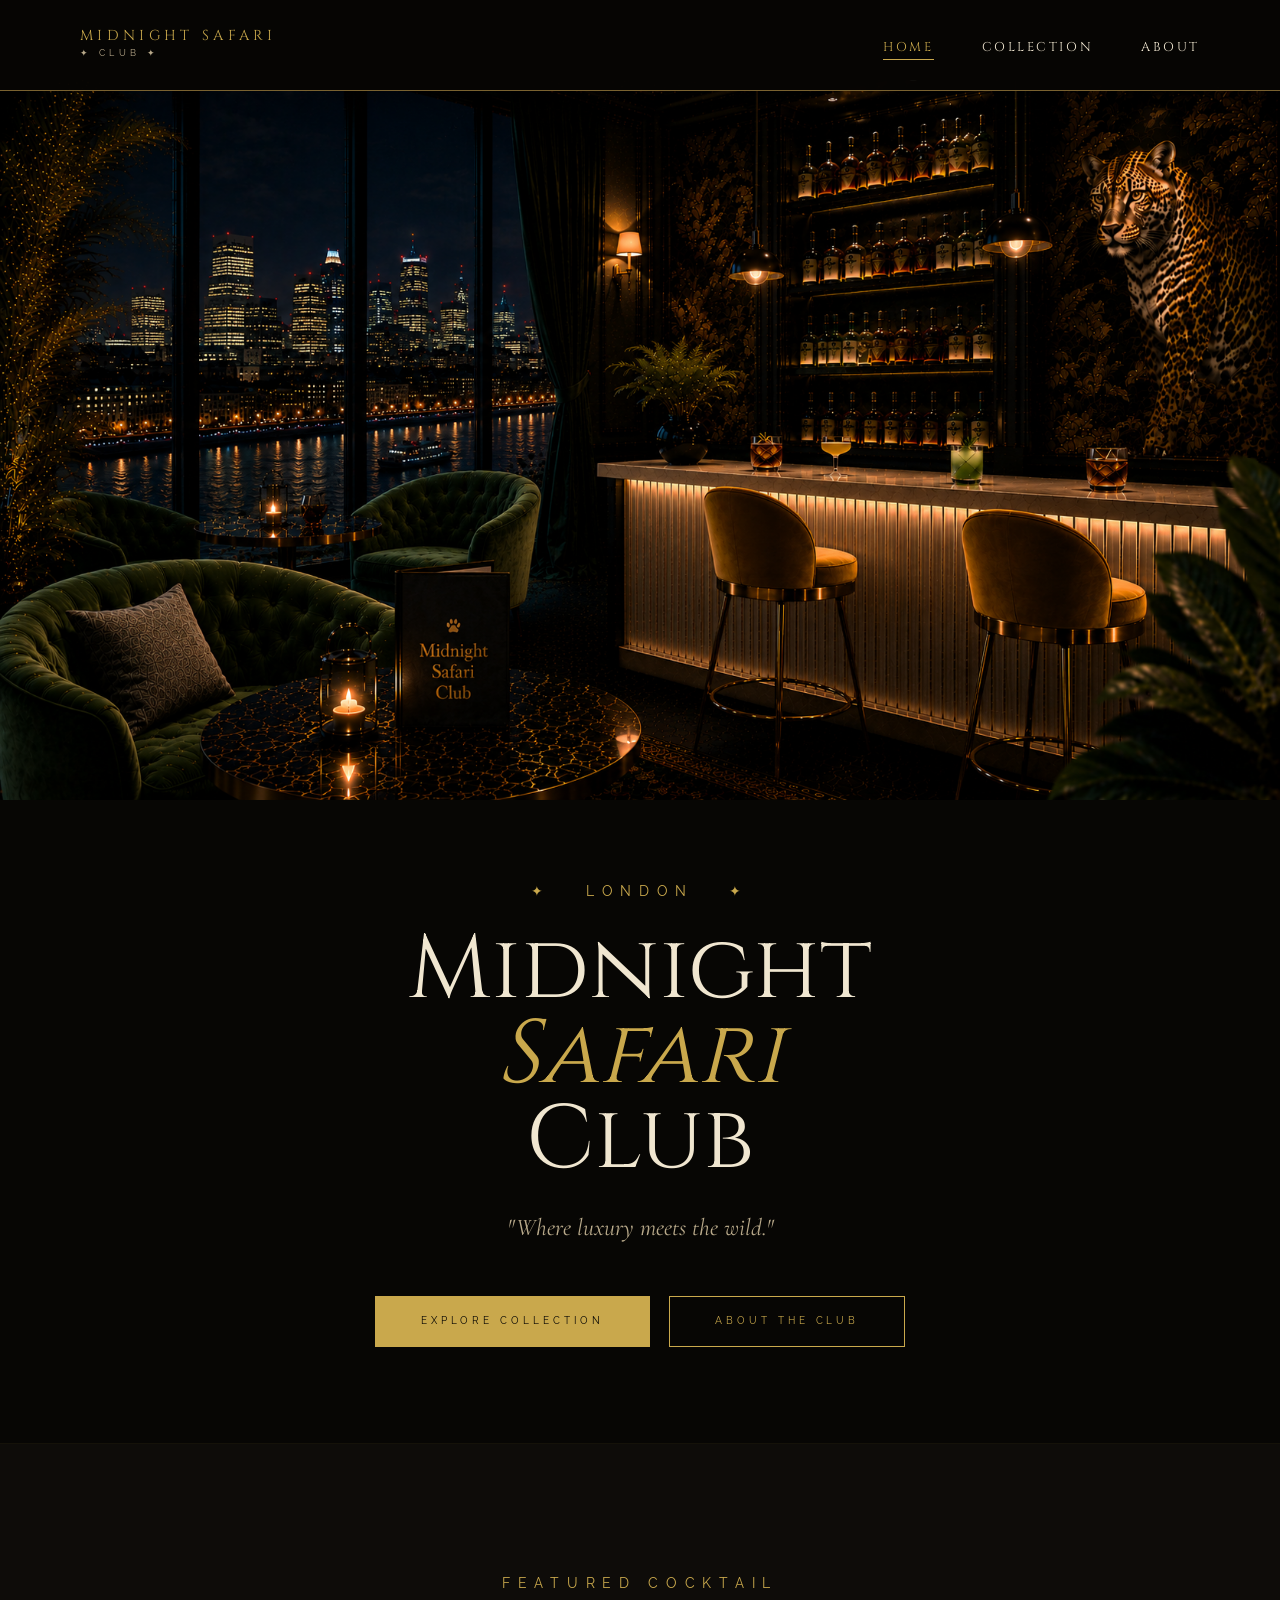
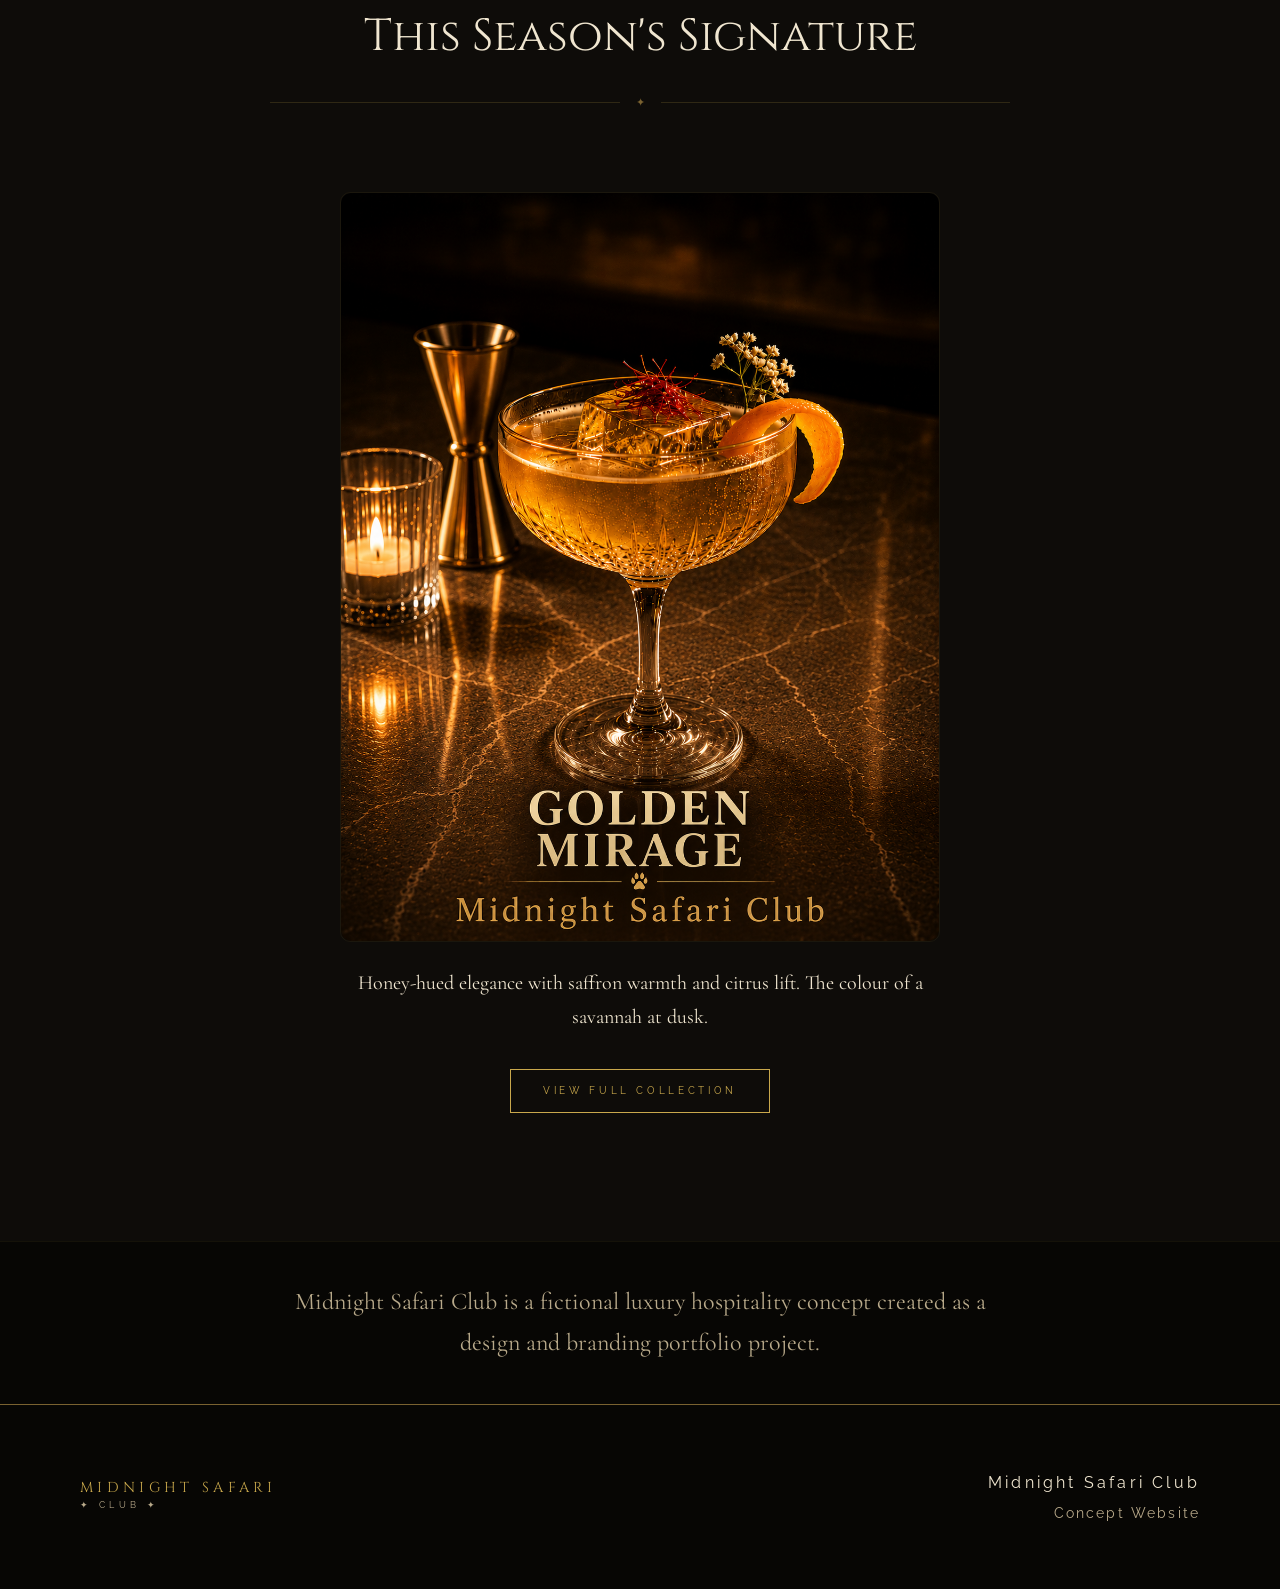
==== commit 345c9ff6: "Add files via upload" ====
--- a/index.html
+++ b/index.html
@@ -62,7 +62,7 @@
     </div>
     <div class="home-single-below">
       <p class="home-single-desc-below">Honey-hued elegance with saffron warmth and citrus lift. The colour of a savannah at dusk.</p>
-      <a href="collection.html" class="home-card-link">View Full Collection &#8594;</a>
+      <a href="collection.html" class="home-card-link">View Full Collection</a>
     </div>
   </div>
 </div>
--- a/styles.css
+++ b/styles.css
@@ -1871,3 +1871,330 @@
 .btn-outline {
   transition: all 0.35s;
 }
+
+/* ═══════════════════════════════
+   V26 — MOBILE MODAL SCROLL FIX
+═══════════════════════════════ */
+@media (max-width: 768px) {
+  .modal-overlay {
+    align-items: flex-end;
+    padding: 0;
+  }
+
+  .modal {
+    grid-template-columns: 1fr;
+    max-height: 92vh;
+    width: 100%;
+    border-radius: 12px 12px 0 0;
+  }
+
+  .modal-image {
+    height: 220px;
+    flex-shrink: 0;
+  }
+
+  .modal-image img {
+    height: 220px;
+    object-fit: cover;
+  }
+
+  .modal-body {
+    overflow-y: scroll;
+    -webkit-overflow-scrolling: touch;
+    max-height: calc(92vh - 220px);
+    padding: 2rem 1.5rem 3rem;
+  }
+}
+
+/* ═══════════════════════════════
+   V27 — MODAL IMAGE FULL VIEW
+═══════════════════════════════ */
+@media (max-width: 768px) {
+  .modal-image {
+    height: auto;
+    padding: 1.5rem 1.5rem 0;
+    background: var(--surface);
+  }
+
+  .modal-image img {
+    height: auto;
+    width: 100%;
+    object-fit: contain;
+    border-radius: 8px;
+  }
+
+  .modal-body {
+    max-height: calc(92vh - 280px);
+  }
+}
+
+/* ═══════════════════════════════
+   V28 — MODAL RESPONSIVE LAYOUT
+═══════════════════════════════ */
+
+/* DESKTOP 1024px+ — side by side, controlled height */
+@media (min-width: 1024px) {
+  .modal {
+    max-height: 80vh;
+    grid-template-columns: 1fr 1.15fr;
+  }
+
+  .modal-image {
+    height: 100%;
+    padding: 0;
+    background: none;
+  }
+
+  .modal-image img {
+    height: 100%;
+    width: 100%;
+    object-fit: cover;
+    object-position: center top;
+    border-radius: 0;
+  }
+
+  .modal-body {
+    max-height: 80vh;
+    overflow-y: auto;
+    -webkit-overflow-scrolling: touch;
+    padding: 2.5rem 3rem;
+  }
+}
+
+/* TABLET LANDSCAPE 768–1023px — side by side, shorter */
+@media (min-width: 768px) and (max-width: 1023px) {
+  .modal {
+    grid-template-columns: 1fr 1.2fr;
+    max-height: 85vh;
+  }
+
+  .modal-image {
+    height: 100%;
+    padding: 0;
+    background: none;
+    overflow: hidden;
+  }
+
+  .modal-image img {
+    width: 100%;
+    height: 100%;
+    object-fit: cover;
+    object-position: center top;
+    border-radius: 0;
+  }
+
+  .modal-body {
+    max-height: 85vh;
+    overflow-y: auto;
+    -webkit-overflow-scrolling: touch;
+    padding: 2rem 2.5rem;
+  }
+}
+
+/* TABLET PORTRAIT & MOBILE under 768px — thumbnail + scrollable text */
+@media (max-width: 767px) {
+  .modal-overlay {
+    align-items: flex-end;
+    padding: 0;
+  }
+
+  .modal {
+    grid-template-columns: 1fr;
+    max-height: 92vh;
+    width: 100%;
+    border-radius: 12px 12px 0 0;
+  }
+
+  .modal-image {
+    height: 130px;
+    flex-shrink: 0;
+    padding: 1.2rem 1.5rem 0;
+    background: var(--surface);
+    display: flex;
+    align-items: center;
+    justify-content: center;
+  }
+
+  .modal-image img {
+    height: 130px;
+    width: auto;
+    max-width: 100%;
+    object-fit: contain;
+    border-radius: 6px;
+  }
+
+  .modal-body {
+    overflow-y: scroll;
+    -webkit-overflow-scrolling: touch;
+    max-height: calc(92vh - 130px);
+    padding: 1.5rem 1.5rem 3rem;
+  }
+
+  .modal-close {
+    top: 1rem;
+    right: 1rem;
+    z-index: 10;
+  }
+
+  .modal-name {
+    font-size: 1.8rem;
+    padding-right: 3rem;
+  }
+}
+
+/* ═══════════════════════════════
+   V29 — CONSISTENT PAGE HERO PADDING
+═══════════════════════════════ */
+.page-hero {
+  padding-top: 5.5rem;
+  padding-bottom: 2.5rem;
+}
+
+/* ═══════════════════════════════
+   V30 — CONSISTENT PAGE HERO
+═══════════════════════════════ */
+
+.page-hero,
+.collection-page-hero {
+  padding: 5rem 5rem 2.5rem;
+  text-align: center;
+  background: var(--deep);
+  border-bottom: 1px solid var(--border-soft);
+}
+
+.page-hero .section-title,
+.collection-page-hero .section-title {
+  font-size: clamp(2.5rem, 5vw, 4rem);
+  margin-bottom: 0;
+}
+
+.page-hero .label,
+.collection-page-hero .label {
+  font-size: 0.875rem;
+  margin-bottom: 0.8rem;
+}
+
+.page-hero .gold-rule,
+.collection-page-hero .gold-rule {
+  margin: 1.5rem 0 0;
+}
+
+@media (max-width: 768px) {
+  .page-hero,
+  .collection-page-hero {
+    padding: 5rem 1.5rem 2rem;
+  }
+}
+
+/* ═══════════════════════════════
+   V31 — SEPARATE PAGE HERO PADDING
+═══════════════════════════════ */
+
+/* Restore Collection page hero */
+.collection-page-hero {
+  padding: 8rem 5rem 2.5rem;
+}
+
+/* About page hero — match Collection visually */
+.page-hero {
+  padding: 4rem 5rem 2.5rem;
+}
+
+@media (max-width: 768px) {
+  .collection-page-hero { padding: 6rem 1.5rem 2rem; }
+  .page-hero { padding: 4rem 1.5rem 2rem; }
+}
+
+/* ═══════════════════════════════
+   V33 — ABOUT HERO FIX
+═══════════════════════════════ */
+.page-hero {
+  padding: 5rem 5rem 2.5rem;
+}
+
+.page-hero .section-title {
+  font-family: var(--font-display);
+  font-weight: 400;
+  text-transform: none;
+  letter-spacing: normal;
+}
+
+@media (max-width: 768px) {
+  .page-hero { padding: 5rem 1.5rem 2rem; }
+}
+
+/* ═══════════════════════════════
+   V34 — ABOUT HERO TOP PADDING
+═══════════════════════════════ */
+.page-hero {
+  padding-top: 8rem;
+}
+
+/* ═══════════════════════════════
+   V35 — TABLET LANDSCAPE 2 COLUMNS
+═══════════════════════════════ */
+@media (min-width: 768px) and (max-width: 1023px) {
+  .collection-grid {
+    grid-template-columns: repeat(2, 1fr);
+    gap: 2rem;
+  }
+}
+
+/* ═══════════════════════════════
+   V36 — ADJUST TABLET BREAKPOINT
+═══════════════════════════════ */
+
+/* Override — 3 columns only from 1180px+ */
+@media (max-width: 1179px) {
+  .collection-grid {
+    grid-template-columns: repeat(2, 1fr);
+  }
+}
+
+@media (min-width: 1180px) {
+  .collection-grid {
+    grid-template-columns: repeat(3, 1fr);
+  }
+}
+
+/* Mobile stays 1 column */
+@media (max-width: 767px) {
+  .collection-grid {
+    grid-template-columns: 1fr;
+  }
+}
+
+/* ═══════════════════════════════
+   V37 — BUTTON VISIBILITY
+═══════════════════════════════ */
+
+/* Outline button — gold border and text */
+.btn-outline {
+  border: 1px solid var(--gold);
+  color: var(--gold);
+}
+
+.btn-outline:hover {
+  background: rgba(201,168,76,0.1);
+  color: var(--gold-light);
+  border-color: var(--gold-light);
+}
+
+/* View Full Collection link — styled as a visible button */
+.home-card-link {
+  display: inline-block;
+  border: 1px solid var(--gold);
+  color: var(--gold);
+  padding: 0.75rem 2rem;
+  font-family: var(--font-ui);
+  font-size: 0.65rem;
+  letter-spacing: 0.35em;
+  text-transform: uppercase;
+  text-decoration: none;
+  transition: all 0.3s;
+}
+
+.home-card-link:hover {
+  background: rgba(201,168,76,0.1);
+  color: var(--gold-light);
+}
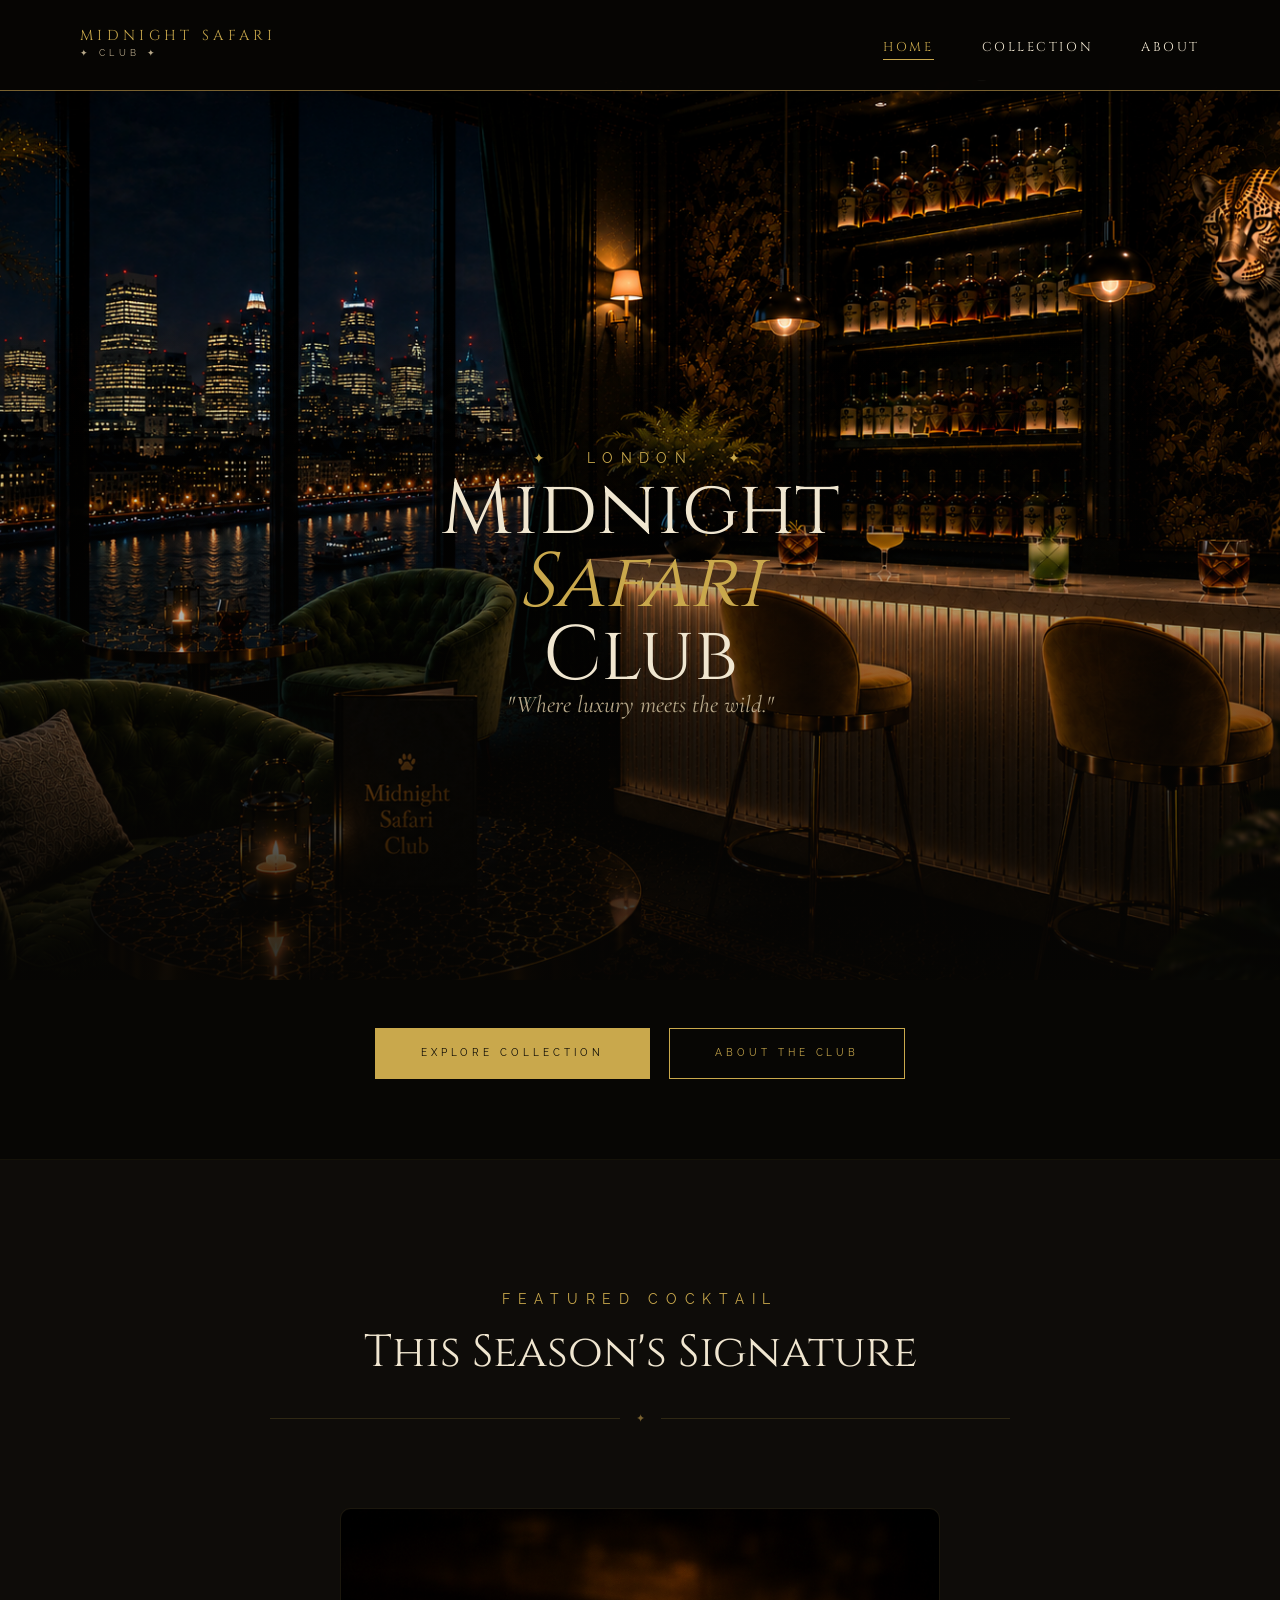
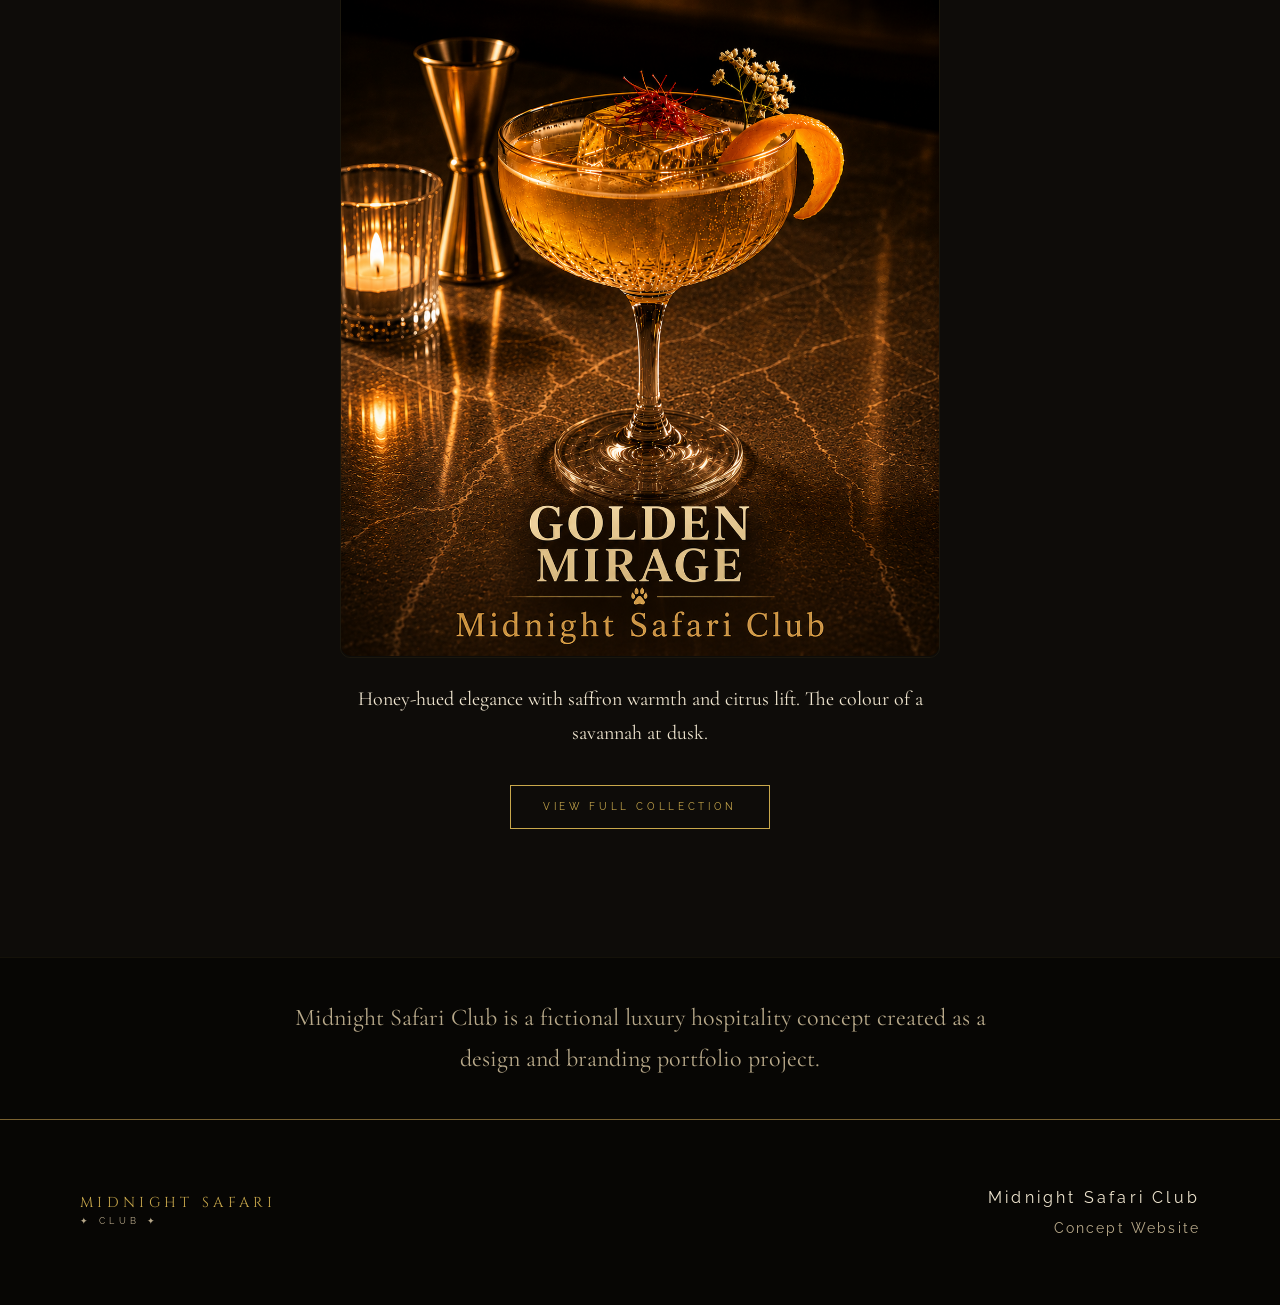
==== commit ca1b42b1: "Add files via upload" ====
--- a/index.html
+++ b/index.html
@@ -34,6 +34,11 @@
 <!-- HERO IMAGE -->
 <div class="hero-image">
   <img src="assets/lounge-hero.png" alt="Midnight Safari Club">
+  <div class="hero-overlay-text">
+    <p class="hero-eyebrow">&#10022; &nbsp; London &nbsp; &#10022;</p>
+    <h1 class="hero-title">Midnight<br><em>Safari</em>Club</h1>
+    <p class="hero-tagline">"Where luxury meets the wild."</p>
+  </div>
 </div>
 
 <!-- HERO TEXT -->
--- a/styles.css
+++ b/styles.css
@@ -309,6 +309,10 @@
   margin-top: 80px; /* height of nav bar */
 }
 
+.hero-overlay-text {
+  display: none;
+}
+
 .hero-image img {
   width: 100%;
   height: auto;
@@ -373,26 +377,87 @@
 
 .hero-scroll-hidden {
   display: none;
-  bottom: 2.5rem;
-  right: 5rem;
-  z-index: 2;
-  display: flex;
-  flex-direction: column;
-  align-items: center;
-  gap: 0.5rem;
-  font-family: var(--font-ui);
-  font-size: 0.55rem;
-  letter-spacing: 0.4em;
-  text-transform: uppercase;
-  color: var(--gold-dim);
-}
-
-.hero-scroll::after {
-  content: '';
-  width: 1px;
-  height: 50px;
-  background: linear-gradient(to bottom, var(--gold-dim), transparent);
-  animation: scrollLine 2s ease-in-out infinite;
+}
+
+/* ═══════════════════════════════
+   DESKTOP / TABLET LANDSCAPE
+   Hero title overlays bottom third of image
+═══════════════════════════════ */
+@media (min-width: 769px) {
+  .hero-image {
+    position: relative;
+    margin-top: 80px;
+  }
+
+  .hero-image img {
+    max-height: none;
+    height: 100vh;
+    min-height: 600px;
+  }
+
+  .hero-image::after {
+    content: '';
+    position: absolute;
+    left: 0; right: 0; bottom: 0;
+    height: 75%;
+    background: linear-gradient(to top, rgba(7,6,4,0.85) 0%, rgba(7,6,4,0.6) 30%, rgba(7,6,4,0.25) 60%, transparent 100%);
+    pointer-events: none;
+  }
+
+  .hero-overlay-text {
+    display: block;
+    position: absolute;
+    left: 0; right: 0;
+    top: 42%;
+    z-index: 2;
+    padding: 0 5rem;
+    text-align: center;
+  }
+
+  .hero-overlay-text .hero-title {
+    font-size: clamp(3rem, 6vw, 5.5rem);
+  }
+
+  .hero-overlay-text .hero-eyebrow,
+  .hero-overlay-text .hero-title,
+  .hero-overlay-text .hero-tagline {
+    margin-bottom: 1rem;
+  }
+
+  .hero-overlay-text .hero-title {
+    margin-bottom: 0.75rem;
+  }
+
+  .hero-overlay-text .hero-tagline {
+    margin-bottom: 0;
+  }
+
+  /* Hide the old stacked content block on desktop/tablet landscape, buttons move below */
+  .hero-content {
+    text-align: center;
+    padding: 3rem 5rem 5rem;
+  }
+
+  .hero-content .hero-eyebrow,
+  .hero-content .hero-title,
+  .hero-content .hero-tagline {
+    display: none;
+  }
+
+  .hero-content .hero-buttons {
+    margin: 0 auto;
+  }
+}
+
+/* LONDON eyebrow slightly larger on true desktop only */
+@media (min-width: 1024px) {
+  .hero-overlay-text .hero-eyebrow {
+    font-size: 0.85rem;
+  }
+}
+
+.hero-scroll {
+  display: none;
 }
 
 /* Brand intro */
@@ -2198,3 +2263,31 @@
   background: rgba(201,168,76,0.1);
   color: var(--gold-light);
 }
+
+/* ═══════════════════════════════
+   V39 — REMOVE ITALIC FROM BODY TEXT
+═══════════════════════════════ */
+
+/* Remove italic from all body paragraphs */
+.about-section-content p,
+.experience-desc,
+.philosophy-desc,
+.brand-intro-text p,
+.cocktail-card-caption .cocktail-card-desc,
+.home-single-desc-below,
+.modal-text,
+.modal-ingredients li,
+.page-portfolio-note p {
+  font-style: normal;
+}
+
+/* Keep italic only on lead lines and taglines */
+.about-section-content .lead,
+.brand-intro-text .lead,
+.hero-tagline,
+.modal-desc,
+.modal-pairing,
+.collection-subtitle,
+.page-hero p {
+  font-style: italic;
+}
